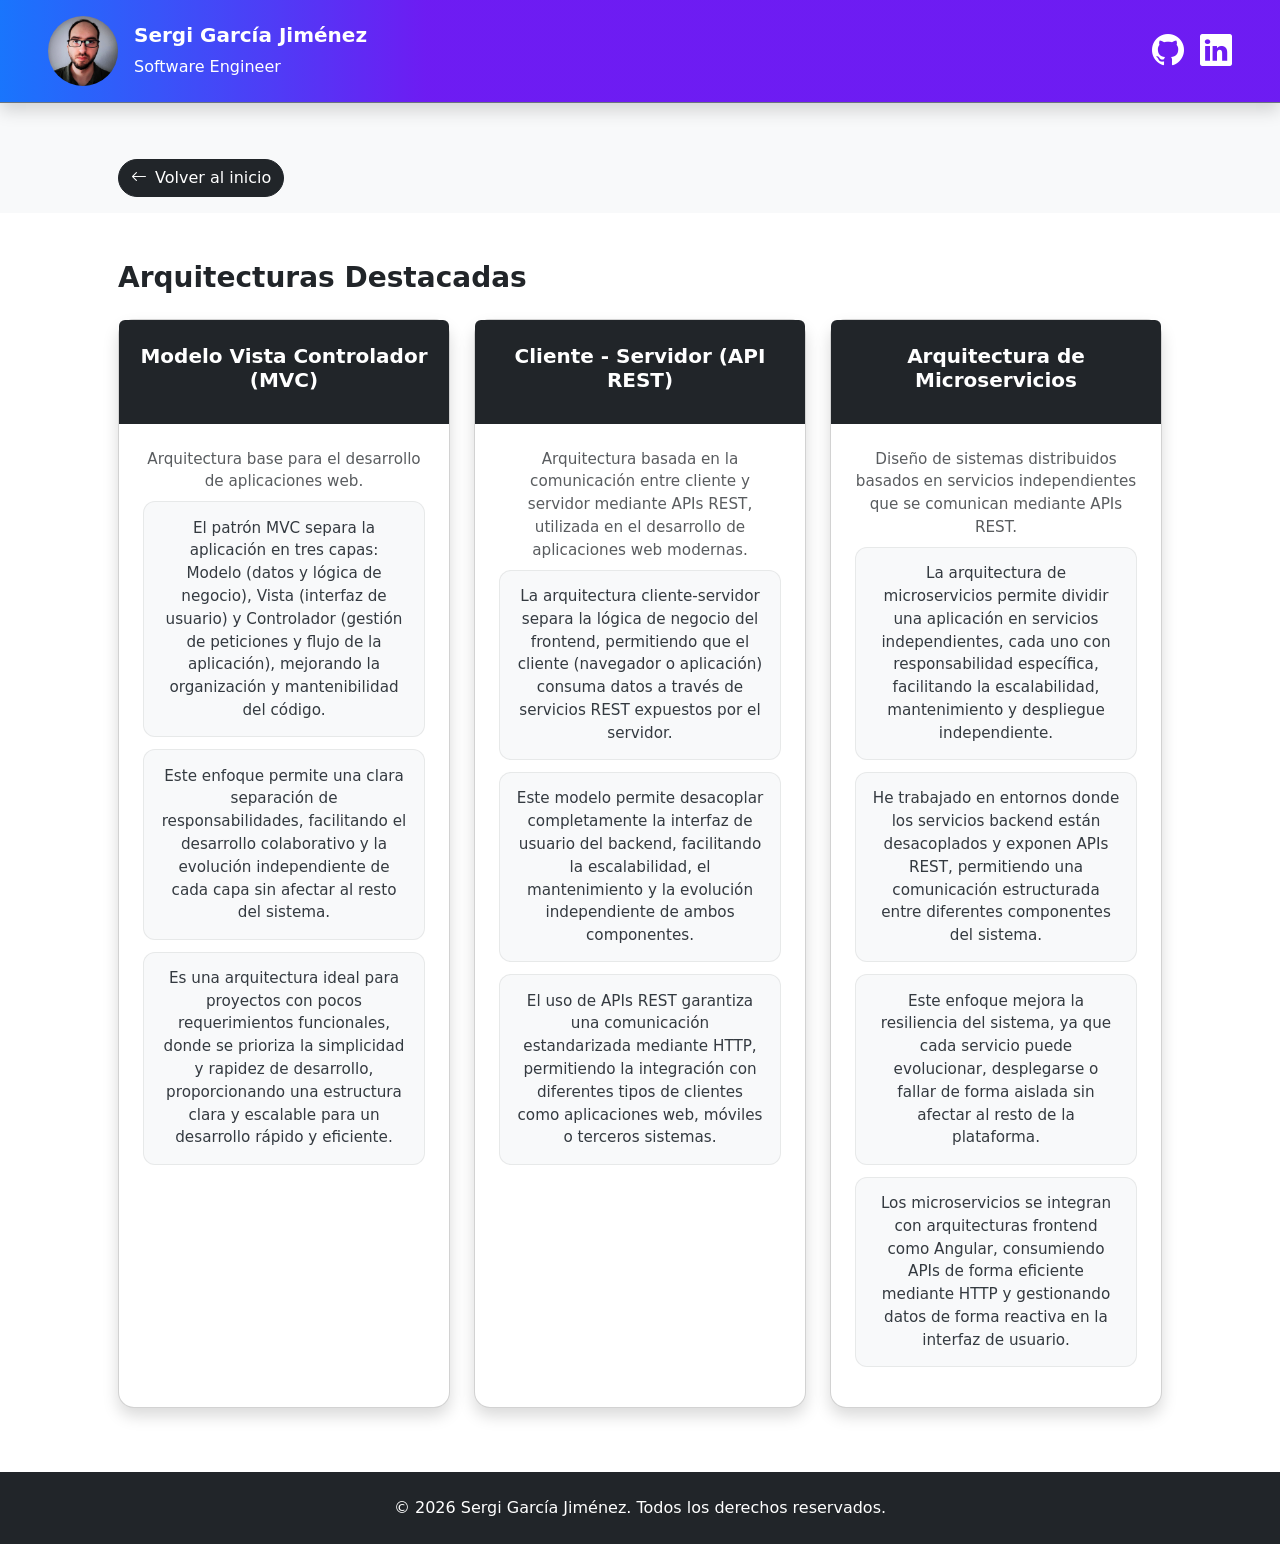
==== architecture.html @ 6c0661c2 "Initial commit" ====
<!doctype html>
<html lang="en">
    <head>
        <meta charset="utf-8" />
        <meta
            name="viewport"
            content="width=device-width, initial-scale=1, shrink-to-fit=no"
        />
        <meta name="description" content="" />
        <meta name="author" content="" />
        <title>Portfolio | Sergi García</title>
        <!-- Favicon-->
        <link rel="icon" type="image/x-icon" href="assets/favicon.ico" />
        <!-- Bootstrap icons-->
        <link
            href="https://cdn.jsdelivr.net/npm/bootstrap-icons@1.10.5/font/bootstrap-icons.css"
            rel="stylesheet"
            crossorigin="anonymous"
        />
        <!-- Google Fonts -->
        <link rel="preconnect" href="https://fonts.googleapis.com" />
        <link rel="preconnect" href="https://fonts.gstatic.com" crossorigin />
        <link
            href="https://fonts.googleapis.com/css2?family=Playfair+Display:wght@700&family=Poppins:wght@400;600&display=swap"
            rel="stylesheet"
        />
        <!-- Core theme CSS (includes Bootstrap)-->
        <link
            href="https://cdn.jsdelivr.net/npm/bootstrap@5.3.8/dist/css/bootstrap.min.css"
            rel="stylesheet"
            integrity="sha384-sRIl4kxILFvY47J16cr9ZwB07vP4J8+LH7qKQnuqkuIAvNWLzeN8tE5YBujZqJLB"
            crossorigin="anonymous"
        />
        <link href="css/styles.css" rel="stylesheet" />
    </head>
    <body>
        <nav
            class="navbar bg-body-tertiary py-3 border-1 border-bottom border-secondary shadow"
        >
            <div
                class="d-flex align-items-center justify-content-between flex-row mx-5 w-100"
            >
                <div class="d-flex align-items-center gap-3">
                    <img
                        class="rounded-circle bg-dark"
                        src="assets/img/CV-FOTO.jpeg"
                        alt="Profile Image"
                        width="70"
                        height="70"
                    />
                    <div
                        class="d-flex flex-column align-items-start justify-content-center"
                    >
                        <h1 class="fs-5 fw-bold text-center">
                            Sergi García Jiménez
                        </h1>
                        <span>Software Engineer</span>
                    </div>
                </div>
                <div class="d-flex align-items-center gap-3">
                    <a
                        href="https://github.com"
                        target="_blank"
                        rel="noopener noreferrer"
                        class="text-white"
                        style="font-size: 2rem"
                    >
                        <i class="bi bi-github"></i>
                    </a>
                    <a
                        href="https://linkedin.com"
                        target="_blank"
                        rel="noopener noreferrer"
                        class="text-white"
                        style="font-size: 2rem"
                    >
                        <i class="bi bi-linkedin"></i>
                    </a>
                </div>
            </div>
        </nav>

        <div class="bg-light pt-5 pb-3">
            <div class="container px-lg-5 mt-2">
                <a
                    href="index.html"
                    class="btn btn-dark rounded-pill d-inline-flex align-items-center text-white gap-2"
                >
                    <i class="bi bi-arrow-left"></i>
                    Volver al inicio
                </a>
            </div>
        </div>

        <!-- Tech stack standalone section -->
        <section class="py-5">
            <div class="container px-lg-5">
                <h2 class="fs-3 fw-bold mb-4">Arquitecturas Destacadas</h2>
                <div class="row tech-cards">
                    <div class="col-md-4 mb-3">
                        <div class="card bg-white border-1 h-100 shadow">
                            <div
                                class="bg-dark text-white d-flex align-items-center justify-content-center px-3 py-4 rounded-top"
                            >
                                <h4 class="fs-5 fw-bold text-center">
                                    Modelo Vista Controlador (MVC)
                                </h4>
                            </div>

                            <div class="card-body text-center p-4">
                                <p class="text-muted mb-2">
                                    Arquitectura base para el desarrollo de
                                    aplicaciones web.
                                </p>

                                <ul class="list-unstyled tech-list mb-3">
                                    <li class="tech-point">
                                        El patrón MVC separa la aplicación en
                                        tres capas: Modelo (datos y lógica de
                                        negocio), Vista (interfaz de usuario) y
                                        Controlador (gestión de peticiones y
                                        flujo de la aplicación), mejorando la
                                        organización y mantenibilidad del
                                        código.
                                    </li>
                                    <li class="tech-point">
                                        Este enfoque permite una clara
                                        separación de responsabilidades,
                                        facilitando el desarrollo colaborativo y
                                        la evolución independiente de cada capa
                                        sin afectar al resto del sistema.
                                    </li>

                                    <li class="tech-point">
                                        Es una arquitectura ideal para proyectos
                                        con pocos requerimientos funcionales,
                                        donde se prioriza la simplicidad y
                                        rapidez de desarrollo, proporcionando
                                        una estructura clara y escalable para un
                                        desarrollo rápido y eficiente.
                                    </li>
                                </ul>
                            </div>
                        </div>
                    </div>
                    <div class="col-md-4 mb-3">
                        <div class="card bg-white border-1 h-100 shadow">
                            <div
                                class="bg-dark text-white d-flex align-items-center justify-content-center px-3 py-4 rounded-top"
                            >
                                <h4 class="fs-5 fw-bold text-center">
                                    Cliente - Servidor (API REST)
                                </h4>
                            </div>

                            <div class="card-body text-center p-4">
                                <p class="text-muted mb-2">
                                    Arquitectura basada en la comunicación entre
                                    cliente y servidor mediante APIs REST,
                                    utilizada en el desarrollo de aplicaciones
                                    web modernas.
                                </p>

                                <ul class="list-unstyled tech-list mb-3">
                                    <li class="tech-point">
                                        La arquitectura cliente-servidor separa
                                        la lógica de negocio del frontend,
                                        permitiendo que el cliente (navegador o
                                        aplicación) consuma datos a través de
                                        servicios REST expuestos por el
                                        servidor.
                                    </li>
                                    <li class="tech-point">
                                        Este modelo permite desacoplar
                                        completamente la interfaz de usuario del
                                        backend, facilitando la escalabilidad,
                                        el mantenimiento y la evolución
                                        independiente de ambos componentes.
                                    </li>

                                    <li class="tech-point">
                                        El uso de APIs REST garantiza una
                                        comunicación estandarizada mediante
                                        HTTP, permitiendo la integración con
                                        diferentes tipos de clientes como
                                        aplicaciones web, móviles o terceros
                                        sistemas.
                                    </li>
                                </ul>
                            </div>
                        </div>
                    </div>
                    <div class="col-md-4 mb-3">
                        <div class="card bg-white border-1 h-100 shadow">
                            <div
                                class="bg-dark text-white d-flex align-items-center justify-content-center px-3 py-4 rounded-top"
                            >
                                <h4 class="fs-5 fw-bold text-center">
                                    Arquitectura de Microservicios
                                </h4>
                            </div>

                            <div class="card-body text-center p-4">
                                <p class="text-muted mb-2">
                                    Diseño de sistemas distribuidos basados en
                                    servicios independientes que se comunican
                                    mediante APIs REST.
                                </p>

                                <ul class="list-unstyled tech-list mb-3">
                                    <li class="tech-point">
                                        La arquitectura de microservicios
                                        permite dividir una aplicación en
                                        servicios independientes, cada uno con
                                        responsabilidad específica, facilitando
                                        la escalabilidad, mantenimiento y
                                        despliegue independiente.
                                    </li>

                                    <li class="tech-point">
                                        He trabajado en entornos donde los
                                        servicios backend están desacoplados y
                                        exponen APIs REST, permitiendo una
                                        comunicación estructurada entre
                                        diferentes componentes del sistema.
                                    </li>

                                    <li class="tech-point">
                                        Este enfoque mejora la resiliencia del
                                        sistema, ya que cada servicio puede
                                        evolucionar, desplegarse o fallar de
                                        forma aislada sin afectar al resto de la
                                        plataforma.
                                    </li>

                                    <li class="tech-point">
                                        Los microservicios se integran con
                                        arquitecturas frontend como Angular,
                                        consumiendo APIs de forma eficiente
                                        mediante HTTP y gestionando datos de
                                        forma reactiva en la interfaz de
                                        usuario.
                                    </li>
                                </ul>
                            </div>
                        </div>
                    </div>
                </div>
            </div>
        </section>

        <!-- Footer-->
        <footer class="bg-dark text-white py-4">
            <div class="container text-center">
                <p class="mb-0">
                    © 2026 Sergi García Jiménez. Todos los derechos reservados.
                </p>
            </div>
        </footer>

        <!-- Modal de descripción -->
        <div
            class="modal fade"
            id="techDescriptionModal"
            tabindex="-1"
            aria-labelledby="techDescriptionModalLabel"
            aria-hidden="true"
        >
            <div class="modal-dialog modal-dialog-centered">
                <div class="modal-content">
                    <div class="modal-header">
                        <h5
                            class="modal-title"
                            id="techDescriptionModalLabel"
                        ></h5>
                        <button
                            type="button"
                            class="btn-close"
                            data-bs-dismiss="modal"
                            aria-label="Cerrar"
                        ></button>
                    </div>
                    <div class="modal-body"></div>
                    <div class="modal-footer">
                        <button
                            type="button"
                            class="btn btn-secondary btn-sm"
                            data-bs-dismiss="modal"
                        >
                            Cerrar
                        </button>
                    </div>
                </div>
            </div>
        </div>

        <!-- Bootstrap core JS-->
        <script src="https://cdn.jsdelivr.net/npm/bootstrap@5.2.3/dist/js/bootstrap.bundle.min.js"></script>
        <!-- Core theme JS-->
        <script src="js/scripts.js"></script>
    </body>
</html>
---- css/styles.css ----
@media (max-width: 576px) {
    nav.navbar .navbar-brand,
    nav.navbar h1,
    nav.navbar span {
        display: none !important;
    }
    .tech-cards .col-md-4 {
        flex: 0 0 100% !important;
        max-width: 100% !important;
    }
    .tech-cards .btn {
        display: block !important;
        width: 100% !important;
    }
    .horizontal-card.modern {
        border-left: none;
        padding-left: 0.5rem;
    }
    .horizontal-card__logo {
        width: 100%;
        height: 140px;
    }
    .horizontal-card__img-left {
        width: 100%;
        height: 140px;
        object-fit: cover;
    }
}

@media (max-width: 768px) {
    .horizontal-card {
        flex-direction: column;
        align-items: stretch;
    }
    .horizontal-card__img {
        width: 100%;
        height: 160px;
        border-radius: 0.5rem;
    }
    .horizontal-card__content {
        margin-left: 0 !important;
        margin-top: 0.5rem;
    }
}
.card-feature {
    cursor: pointer;
    transition:
        transform 0.25s ease,
        box-shadow 0.25s ease;
}
.card-feature:hover {
    transform: translateY(-8px);
    box-shadow: 0 1.25rem 2rem rgba(0, 0, 0, 0.18);
}
nav.navbar {
    background: linear-gradient(
        90deg,
        rgba(13, 110, 253, 0.95),
        rgba(102, 16, 242, 0.95),
        rgba(102, 16, 242, 0.95),
        rgba(102, 16, 242, 0.95)
    );
    color: #fff;
}
nav.navbar .navbar-brand,
nav.navbar h1 {
    color: #fff !important;
}

/* Styles for the tech cards section */
.tech-cards .card-body h4 {
    font-size: 1.05rem;
    margin-bottom: 0.75rem;
    color: #212529;
    letter-spacing: 0.02em;
    text-transform: none;
}
.tech-cards .card-body p {
    font-size: 0.95rem;
    color: #6c757d;
    margin-bottom: 1rem;
}
.tech-cards .card-body ul {
    padding-left: 0;
    margin-bottom: 1.1rem;
}
.tech-cards .tech-list {
    display: grid;
    gap: 0.75rem;
}
.tech-cards .tech-point {
    background: #f8f9fa;
    border: 1px solid rgba(33, 37, 41, 0.08);
    border-radius: 0.75rem;
    padding: 0.9rem 1rem;
    font-size: 0.95rem;
    color: #343a40;
    line-height: 1.5;
}
.tech-cards .tech-point:hover {
    background: #e9ecef;
}
.feature {
    width: 4rem;
    height: 4rem;
    display: grid;
    place-items: center;
    border-radius: 50%;
    background: #e9ecef;
    margin-bottom: 1rem;
}
.feature i {
    color: #212529;
}
.tech-cards .card {
    transition:
        transform 0.18s ease,
        box-shadow 0.18s ease;
    box-shadow: 0 0.5rem 1rem rgba(0, 0, 0, 0.08);
    border-radius: 1rem;
}
.tech-cards .card:hover {
    transform: translateY(-6px);
    box-shadow: 0 1.25rem 2rem rgba(0, 0, 0, 0.18);
}

/* Horizontal experience cards styles */
.horizontal-card {
    display: flex;
    gap: 1rem;
    align-items: center;
    padding: 1rem;
    background: #ffffff;
    border-radius: 0.75rem;
    box-shadow: 0 0.5rem 1rem rgba(0, 0, 0, 0.06);
}
.horizontal-card__img {
    width: 140px;
    height: 90px;
    background-size: cover;
    background-position: center;
    border-radius: 0.5rem;
    flex-shrink: 0;
}
.horizontal-card__content h3 {
    margin-bottom: 0.25rem;
}
.horizontal-card__content p {
    margin-bottom: 0;
    color: #6c757d;
}

/* Modern experience card additions */
.horizontal-card.modern {
    border-left: 4px solid rgba(111, 66, 193, 0.95);
    padding-left: 1rem;
}

.horizontal-card__logo {
    width: 84px;
    height: 84px;
    background-size: cover;
    background-position: center;
    border-radius: 0.5rem;
    flex-shrink: 0;
    box-shadow: 0 0.25rem 0.5rem rgba(0, 0, 0, 0.06);
}
.horizontal-card__img-left {
    width: 84px;
    height: 84px;
    object-fit: cover;
    border-radius: 0.5rem;
    flex-shrink: 0;
    box-shadow: 0 0.25rem 0.5rem rgba(0, 0, 0, 0.06);
}
.horizontal-card .badge {
    font-size: 0.7rem;
    padding: 0.35rem 0.5rem;
}
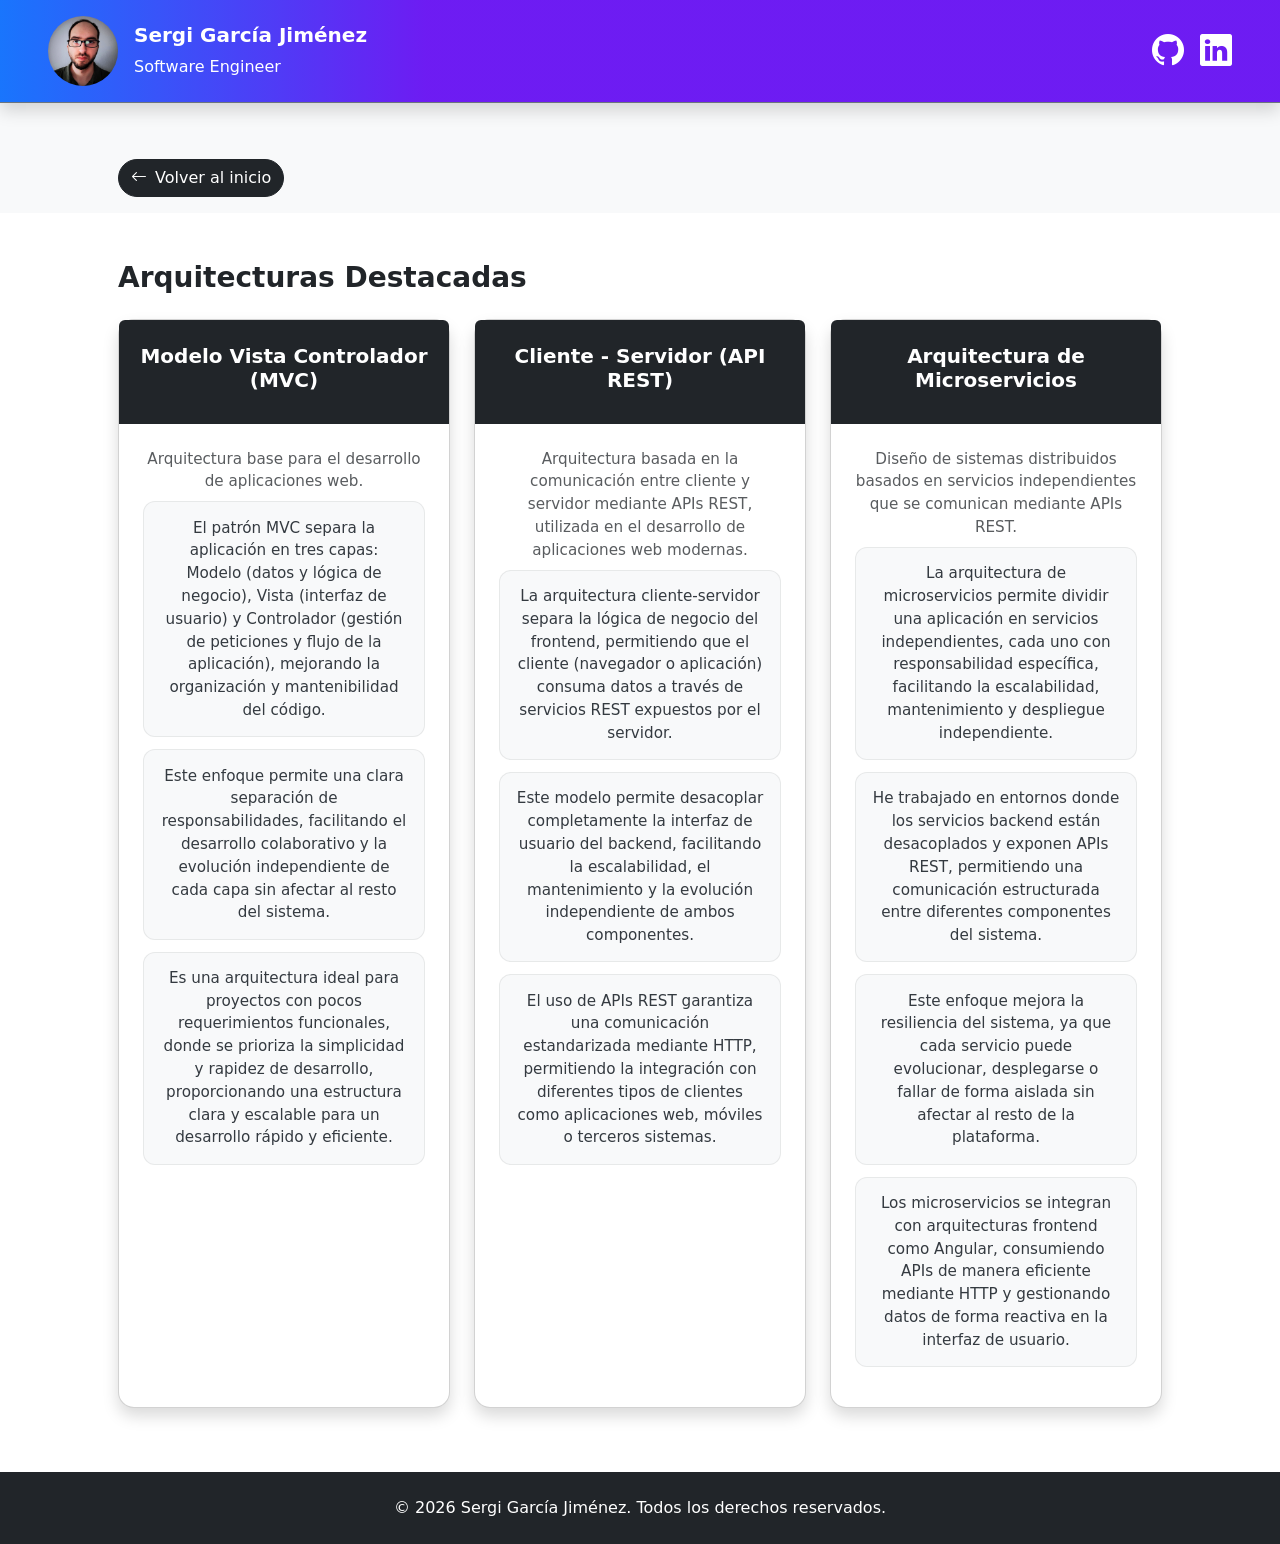
==== commit c046d1b7: "correciones" ====
--- a/architecture.html
+++ b/architecture.html
@@ -13,13 +13,9 @@
         <link rel="icon" type="image/x-icon" href="assets/favicon.ico" />
         <!-- Bootstrap icons-->
         <link
-            href="https://cdn.jsdelivr.net/npm/bootstrap-icons@1.10.5/font/bootstrap-icons.css"
             rel="stylesheet"
-            crossorigin="anonymous"
+            href="https://cdn.jsdelivr.net/npm/bootstrap-icons@1.13.1/font/bootstrap-icons.min.css"
         />
-        <!-- Google Fonts -->
-        <link rel="preconnect" href="https://fonts.googleapis.com" />
-        <link rel="preconnect" href="https://fonts.gstatic.com" crossorigin />
         <link
             href="https://fonts.googleapis.com/css2?family=Playfair+Display:wght@700&family=Poppins:wght@400;600&display=swap"
             rel="stylesheet"
@@ -236,7 +232,7 @@
                                     <li class="tech-point">
                                         Los microservicios se integran con
                                         arquitecturas frontend como Angular,
-                                        consumiendo APIs de forma eficiente
+                                        consumiendo APIs de manera eficiente
                                         mediante HTTP y gestionando datos de
                                         forma reactiva en la interfaz de
                                         usuario.
@@ -295,7 +291,16 @@
         </div>
 
         <!-- Bootstrap core JS-->
-        <script src="https://cdn.jsdelivr.net/npm/bootstrap@5.2.3/dist/js/bootstrap.bundle.min.js"></script>
+        <script
+            src="https://cdn.jsdelivr.net/npm/@popperjs/core@2.11.8/dist/umd/popper.min.js"
+            integrity="sha384-I7E8VVD/ismYTF4hNIPjVp/Zjvgyol6VFvRkX/vR+Vc4jQkC+hVqc2pM8ODewa9r"
+            crossorigin="anonymous"
+        ></script>
+        <script
+            src="https://cdn.jsdelivr.net/npm/bootstrap@5.3.8/dist/js/bootstrap.min.js"
+            integrity="sha384-G/EV+4j2dNv+tEPo3++6LCgdCROaejBqfUeNjuKAiuXbjrxilcCdDz6ZAVfHWe1Y"
+            crossorigin="anonymous"
+        ></script>
         <!-- Core theme JS-->
         <script src="js/scripts.js"></script>
     </body>
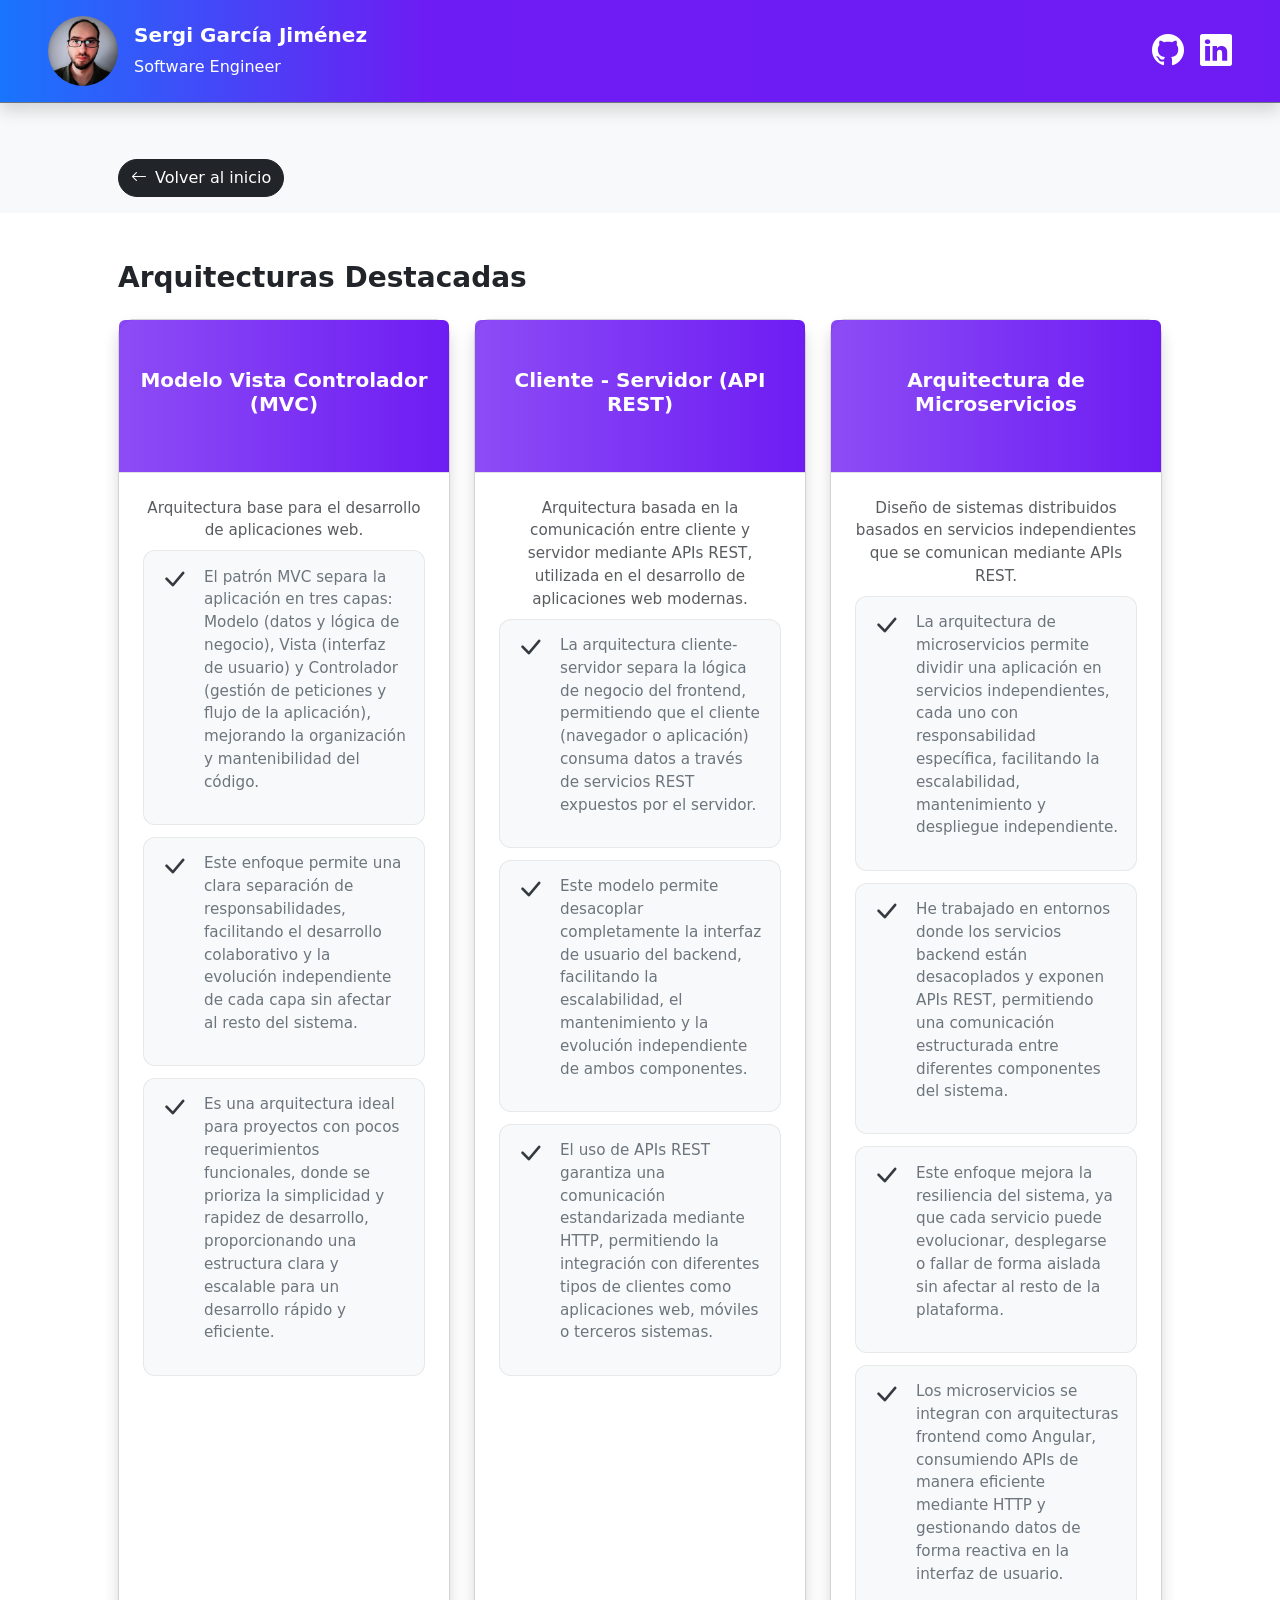
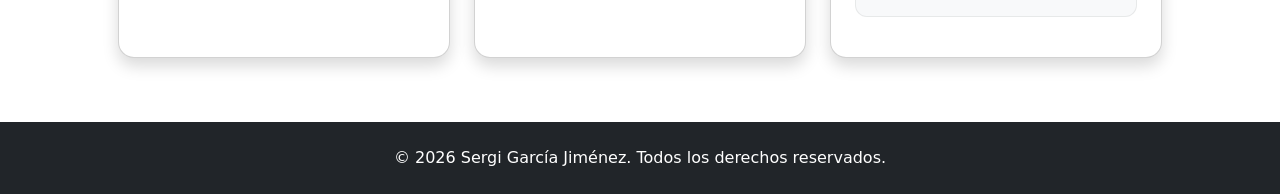
==== commit 2e96c4d6: "mejoras diseño" ====
--- a/architecture.html
+++ b/architecture.html
@@ -1,307 +1,362 @@
 <!doctype html>
 <html lang="en">
-    <head>
-        <meta charset="utf-8" />
-        <meta
-            name="viewport"
-            content="width=device-width, initial-scale=1, shrink-to-fit=no"
-        />
-        <meta name="description" content="" />
-        <meta name="author" content="" />
-        <title>Portfolio | Sergi García</title>
-        <!-- Favicon-->
-        <link rel="icon" type="image/x-icon" href="assets/favicon.ico" />
-        <!-- Bootstrap icons-->
-        <link
-            rel="stylesheet"
-            href="https://cdn.jsdelivr.net/npm/bootstrap-icons@1.13.1/font/bootstrap-icons.min.css"
-        />
-        <link
-            href="https://fonts.googleapis.com/css2?family=Playfair+Display:wght@700&family=Poppins:wght@400;600&display=swap"
-            rel="stylesheet"
-        />
-        <!-- Core theme CSS (includes Bootstrap)-->
-        <link
-            href="https://cdn.jsdelivr.net/npm/bootstrap@5.3.8/dist/css/bootstrap.min.css"
-            rel="stylesheet"
-            integrity="sha384-sRIl4kxILFvY47J16cr9ZwB07vP4J8+LH7qKQnuqkuIAvNWLzeN8tE5YBujZqJLB"
-            crossorigin="anonymous"
-        />
-        <link href="css/styles.css" rel="stylesheet" />
-    </head>
-    <body>
-        <nav
-            class="navbar bg-body-tertiary py-3 border-1 border-bottom border-secondary shadow"
+  <head>
+    <meta charset="utf-8" />
+    <meta
+      name="viewport"
+      content="width=device-width, initial-scale=1, shrink-to-fit=no"
+    />
+    <meta name="description" content="" />
+    <meta name="author" content="" />
+    <title>Portfolio | Sergi García</title>
+    <!-- Favicon-->
+    <link rel="icon" type="image/x-icon" href="assets/favicon.ico" />
+    <!-- Bootstrap icons-->
+    <link
+      rel="stylesheet"
+      href="https://cdn.jsdelivr.net/npm/bootstrap-icons@1.13.1/font/bootstrap-icons.min.css"
+    />
+    <link
+      href="https://fonts.googleapis.com/css2?family=Playfair+Display:wght@700&family=Poppins:wght@400;600&display=swap"
+      rel="stylesheet"
+    />
+    <!-- Core theme CSS (includes Bootstrap)-->
+    <link
+      href="https://cdn.jsdelivr.net/npm/bootstrap@5.3.8/dist/css/bootstrap.min.css"
+      rel="stylesheet"
+      integrity="sha384-sRIl4kxILFvY47J16cr9ZwB07vP4J8+LH7qKQnuqkuIAvNWLzeN8tE5YBujZqJLB"
+      crossorigin="anonymous"
+    />
+    <link href="css/styles.css" rel="stylesheet" />
+  </head>
+  <body>
+    <nav
+      class="navbar bg-body-tertiary py-3 border-1 border-bottom border-secondary shadow"
+    >
+      <div
+        class="d-flex align-items-center justify-content-between flex-row mx-5 w-100"
+      >
+        <div class="d-flex align-items-center gap-3">
+          <img
+            class="rounded-circle bg-dark"
+            src="assets/img/CV-FOTO.jpeg"
+            alt="Profile Image"
+            width="70"
+            height="70"
+          />
+          <div
+            class="d-flex flex-column align-items-start justify-content-center"
+          >
+            <h1 class="fs-5 fw-bold text-center">Sergi García Jiménez</h1>
+            <span>Software Engineer</span>
+          </div>
+        </div>
+        <div class="d-flex align-items-center gap-3">
+          <a
+            href="https://github.com"
+            target="_blank"
+            rel="noopener noreferrer"
+            class="text-white"
+            style="font-size: 2rem"
+          >
+            <i class="bi bi-github"></i>
+          </a>
+          <a
+            href="https://linkedin.com"
+            target="_blank"
+            rel="noopener noreferrer"
+            class="text-white"
+            style="font-size: 2rem"
+          >
+            <i class="bi bi-linkedin"></i>
+          </a>
+        </div>
+      </div>
+    </nav>
+
+    <div class="bg-light pt-5 pb-3">
+      <div class="container px-lg-5 mt-2">
+        <a
+          href="index.html"
+          class="btn btn-dark rounded-pill d-inline-flex align-items-center text-white gap-2"
         >
-            <div
-                class="d-flex align-items-center justify-content-between flex-row mx-5 w-100"
+          <i class="bi bi-arrow-left"></i>
+          Volver al inicio
+        </a>
+      </div>
+    </div>
+
+    <!-- Tech stack standalone section -->
+    <section class="py-5">
+      <div class="container px-lg-5">
+        <h2 class="fs-3 fw-bold mb-4">Arquitecturas Destacadas</h2>
+        <div class="row tech-cards">
+          <div class="col-md-4 mb-3">
+            <div class="card ounded-0 bg-white border-1 h-100 shadow">
+              <div
+                class="d-flex card-header border-1 border-bottom align-items-center justify-content-center px-3 py-5 rounded-top"
+              >
+                <h4 class="fs-5 fw-bold text-center">
+                  Modelo Vista Controlador (MVC)
+                </h4>
+              </div>
+
+              <div class="card-body text-center p-4">
+                <p class="text-muted mb-2">
+                  Arquitectura base para el desarrollo de aplicaciones web.
+                </p>
+
+                <ul class="list-unstyled tech-list mb-3">
+                  <li class="tech-point d-flex d-row gap-3">
+                    <div
+                      class="rounded-circle d-flex align-items-center justify-content-center"
+                      style="width: 30px; height: 30px"
+                    >
+                      <i class="fs-3 bi bi-check-lg"></i>
+                    </div>
+                    <p class="text-start">
+                      El patrón MVC separa la aplicación en tres capas: Modelo
+                      (datos y lógica de negocio), Vista (interfaz de usuario) y
+                      Controlador (gestión de peticiones y flujo de la
+                      aplicación), mejorando la organización y mantenibilidad
+                      del código.
+                    </p>
+                  </li>
+                  <li class="tech-point d-flex d-row gap-3">
+                    <div
+                      class="rounded-circle d-flex align-items-center justify-content-center"
+                      style="width: 30px; height: 30px"
+                    >
+                      <i class="fs-3 bi bi-check-lg"></i>
+                    </div>
+                    <p class="text-start">
+                      Este enfoque permite una clara separación de
+                      responsabilidades, facilitando el desarrollo colaborativo
+                      y la evolución independiente de cada capa sin afectar al
+                      resto del sistema.
+                    </p>
+                  </li>
+
+                  <li class="tech-point d-flex d-row gap-3">
+                    <div
+                      class="rounded-circle d-flex align-items-center justify-content-center"
+                      style="width: 30px; height: 30px"
+                    >
+                      <i class="fs-3 bi bi-check-lg"></i>
+                    </div>
+                    <p class="text-start">
+                      Es una arquitectura ideal para proyectos con pocos
+                      requerimientos funcionales, donde se prioriza la
+                      simplicidad y rapidez de desarrollo, proporcionando una
+                      estructura clara y escalable para un desarrollo rápido y
+                      eficiente.
+                    </p>
+                  </li>
+                </ul>
+              </div>
+            </div>
+          </div>
+          <div class="col-md-4 mb-3">
+            <div class="card bg-white border-1 h-100 shadow">
+              <div
+                class="d-flex card-header border-1 border-bottom align-items-center justify-content-center px-3 py-5 rounded-top"
+              >
+                <h4 class="fs-5 fw-bold text-center">
+                  Cliente - Servidor (API REST)
+                </h4>
+              </div>
+
+              <div class="card-body text-center p-4">
+                <p class="text-muted mb-2">
+                  Arquitectura basada en la comunicación entre cliente y
+                  servidor mediante APIs REST, utilizada en el desarrollo de
+                  aplicaciones web modernas.
+                </p>
+
+                <ul class="list-unstyled tech-list mb-3">
+                  <li class="tech-point d-flex d-row gap-3">
+                    <div
+                      class="rounded-circle d-flex align-items-center justify-content-center"
+                      style="width: 30px; height: 30px"
+                    >
+                      <i class="fs-3 bi bi-check-lg"></i>
+                    </div>
+                    <p class="text-start">
+                      La arquitectura cliente-servidor separa la lógica de
+                      negocio del frontend, permitiendo que el cliente
+                      (navegador o aplicación) consuma datos a través de
+                      servicios REST expuestos por el servidor.
+                    </p>
+                  </li>
+                  <li class="tech-point d-flex d-row gap-3">
+                    <div
+                      class="rounded-circle d-flex align-items-center justify-content-center"
+                      style="width: 30px; height: 30px"
+                    >
+                      <i class="fs-3 bi bi-check-lg"></i>
+                    </div>
+                    <p class="text-start">
+                      Este modelo permite desacoplar completamente la interfaz
+                      de usuario del backend, facilitando la escalabilidad, el
+                      mantenimiento y la evolución independiente de ambos
+                      componentes.
+                    </p>
+                  </li>
+                  <li class="tech-point d-flex d-row gap-3">
+                    <div
+                      class="rounded-circle d-flex align-items-center justify-content-center"
+                      style="width: 30px; height: 30px"
+                    >
+                      <i class="fs-3 bi bi-check-lg"></i>
+                    </div>
+                    <p class="text-start">
+                      El uso de APIs REST garantiza una comunicación
+                      estandarizada mediante HTTP, permitiendo la integración
+                      con diferentes tipos de clientes como aplicaciones web,
+                      móviles o terceros sistemas.
+                    </p>
+                  </li>
+                </ul>
+              </div>
+            </div>
+          </div>
+          <div class="col-md-4 mb-3">
+            <div class="card bg-white border-1 h-100 shadow">
+              <div
+                class="d-flex card-header border-1 border-bottom align-items-center justify-content-center px-3 py-5 rounded-top"
+              >
+                <h4 class="fs-5 fw-bold text-center">
+                  Arquitectura de Microservicios
+                </h4>
+              </div>
+
+              <div class="card-body text-center p-4">
+                <p class="text-muted mb-2">
+                  Diseño de sistemas distribuidos basados en servicios
+                  independientes que se comunican mediante APIs REST.
+                </p>
+
+                <ul class="list-unstyled tech-list mb-3">
+                  <li class="tech-point d-flex d-row gap-3">
+                    <div
+                      class="rounded-circle d-flex align-items-center justify-content-center"
+                      style="width: 30px; height: 30px"
+                    >
+                      <i class="fs-3 bi bi-check-lg"></i>
+                    </div>
+                    <p class="text-start">
+                      La arquitectura de microservicios permite dividir una
+                      aplicación en servicios independientes, cada uno con
+                      responsabilidad específica, facilitando la escalabilidad,
+                      mantenimiento y despliegue independiente.
+                    </p>
+                  </li>
+
+                  <li class="tech-point d-flex d-row gap-3">
+                    <div
+                      class="rounded-circle d-flex align-items-center justify-content-center"
+                      style="width: 30px; height: 30px"
+                    >
+                      <i class="fs-3 bi bi-check-lg"></i>
+                    </div>
+                    <p class="text-start">
+                      He trabajado en entornos donde los servicios backend están
+                      desacoplados y exponen APIs REST, permitiendo una
+                      comunicación estructurada entre diferentes componentes del
+                      sistema.
+                    </p>
+                  </li>
+
+                  <li class="tech-point d-flex d-row gap-3">
+                    <div
+                      class="rounded-circle d-flex align-items-center justify-content-center"
+                      style="width: 30px; height: 30px"
+                    >
+                      <i class="fs-3 bi bi-check-lg"></i>
+                    </div>
+                    <p class="text-start">
+                      Este enfoque mejora la resiliencia del sistema, ya que
+                      cada servicio puede evolucionar, desplegarse o fallar de
+                      forma aislada sin afectar al resto de la plataforma.
+                    </p>
+                  </li>
+
+                  <li class="tech-point d-flex d-row gap-3">
+                    <div
+                      class="rounded-circle d-flex align-items-center justify-content-center"
+                      style="width: 30px; height: 30px"
+                    >
+                      <i class="fs-3 bi bi-check-lg"></i>
+                    </div>
+                    <p class="text-start">
+                      Los microservicios se integran con arquitecturas frontend
+                      como Angular, consumiendo APIs de manera eficiente
+                      mediante HTTP y gestionando datos de forma reactiva en la
+                      interfaz de usuario.
+                    </p>
+                  </li>
+                </ul>
+              </div>
+            </div>
+          </div>
+        </div>
+      </div>
+    </section>
+
+    <!-- Footer-->
+    <footer class="bg-dark text-white py-4">
+      <div class="container text-center">
+        <p class="mb-0">
+          © 2026 Sergi García Jiménez. Todos los derechos reservados.
+        </p>
+      </div>
+    </footer>
+
+    <!-- Modal de descripción -->
+    <div
+      class="modal fade"
+      id="techDescriptionModal"
+      tabindex="-1"
+      aria-labelledby="techDescriptionModalLabel"
+      aria-hidden="true"
+    >
+      <div class="modal-dialog modal-dialog-centered">
+        <div class="modal-content">
+          <div class="modal-header">
+            <h5 class="modal-title" id="techDescriptionModalLabel"></h5>
+            <button
+              type="button"
+              class="btn-close"
+              data-bs-dismiss="modal"
+              aria-label="Cerrar"
+            ></button>
+          </div>
+          <div class="modal-body"></div>
+          <div class="modal-footer">
+            <button
+              type="button"
+              class="btn btn-secondary btn-sm"
+              data-bs-dismiss="modal"
             >
-                <div class="d-flex align-items-center gap-3">
-                    <img
-                        class="rounded-circle bg-dark"
-                        src="assets/img/CV-FOTO.jpeg"
-                        alt="Profile Image"
-                        width="70"
-                        height="70"
-                    />
-                    <div
-                        class="d-flex flex-column align-items-start justify-content-center"
-                    >
-                        <h1 class="fs-5 fw-bold text-center">
-                            Sergi García Jiménez
-                        </h1>
-                        <span>Software Engineer</span>
-                    </div>
-                </div>
-                <div class="d-flex align-items-center gap-3">
-                    <a
-                        href="https://github.com"
-                        target="_blank"
-                        rel="noopener noreferrer"
-                        class="text-white"
-                        style="font-size: 2rem"
-                    >
-                        <i class="bi bi-github"></i>
-                    </a>
-                    <a
-                        href="https://linkedin.com"
-                        target="_blank"
-                        rel="noopener noreferrer"
-                        class="text-white"
-                        style="font-size: 2rem"
-                    >
-                        <i class="bi bi-linkedin"></i>
-                    </a>
-                </div>
-            </div>
-        </nav>
-
-        <div class="bg-light pt-5 pb-3">
-            <div class="container px-lg-5 mt-2">
-                <a
-                    href="index.html"
-                    class="btn btn-dark rounded-pill d-inline-flex align-items-center text-white gap-2"
-                >
-                    <i class="bi bi-arrow-left"></i>
-                    Volver al inicio
-                </a>
-            </div>
+              Cerrar
+            </button>
+          </div>
         </div>
-
-        <!-- Tech stack standalone section -->
-        <section class="py-5">
-            <div class="container px-lg-5">
-                <h2 class="fs-3 fw-bold mb-4">Arquitecturas Destacadas</h2>
-                <div class="row tech-cards">
-                    <div class="col-md-4 mb-3">
-                        <div class="card bg-white border-1 h-100 shadow">
-                            <div
-                                class="bg-dark text-white d-flex align-items-center justify-content-center px-3 py-4 rounded-top"
-                            >
-                                <h4 class="fs-5 fw-bold text-center">
-                                    Modelo Vista Controlador (MVC)
-                                </h4>
-                            </div>
-
-                            <div class="card-body text-center p-4">
-                                <p class="text-muted mb-2">
-                                    Arquitectura base para el desarrollo de
-                                    aplicaciones web.
-                                </p>
-
-                                <ul class="list-unstyled tech-list mb-3">
-                                    <li class="tech-point">
-                                        El patrón MVC separa la aplicación en
-                                        tres capas: Modelo (datos y lógica de
-                                        negocio), Vista (interfaz de usuario) y
-                                        Controlador (gestión de peticiones y
-                                        flujo de la aplicación), mejorando la
-                                        organización y mantenibilidad del
-                                        código.
-                                    </li>
-                                    <li class="tech-point">
-                                        Este enfoque permite una clara
-                                        separación de responsabilidades,
-                                        facilitando el desarrollo colaborativo y
-                                        la evolución independiente de cada capa
-                                        sin afectar al resto del sistema.
-                                    </li>
-
-                                    <li class="tech-point">
-                                        Es una arquitectura ideal para proyectos
-                                        con pocos requerimientos funcionales,
-                                        donde se prioriza la simplicidad y
-                                        rapidez de desarrollo, proporcionando
-                                        una estructura clara y escalable para un
-                                        desarrollo rápido y eficiente.
-                                    </li>
-                                </ul>
-                            </div>
-                        </div>
-                    </div>
-                    <div class="col-md-4 mb-3">
-                        <div class="card bg-white border-1 h-100 shadow">
-                            <div
-                                class="bg-dark text-white d-flex align-items-center justify-content-center px-3 py-4 rounded-top"
-                            >
-                                <h4 class="fs-5 fw-bold text-center">
-                                    Cliente - Servidor (API REST)
-                                </h4>
-                            </div>
-
-                            <div class="card-body text-center p-4">
-                                <p class="text-muted mb-2">
-                                    Arquitectura basada en la comunicación entre
-                                    cliente y servidor mediante APIs REST,
-                                    utilizada en el desarrollo de aplicaciones
-                                    web modernas.
-                                </p>
-
-                                <ul class="list-unstyled tech-list mb-3">
-                                    <li class="tech-point">
-                                        La arquitectura cliente-servidor separa
-                                        la lógica de negocio del frontend,
-                                        permitiendo que el cliente (navegador o
-                                        aplicación) consuma datos a través de
-                                        servicios REST expuestos por el
-                                        servidor.
-                                    </li>
-                                    <li class="tech-point">
-                                        Este modelo permite desacoplar
-                                        completamente la interfaz de usuario del
-                                        backend, facilitando la escalabilidad,
-                                        el mantenimiento y la evolución
-                                        independiente de ambos componentes.
-                                    </li>
-
-                                    <li class="tech-point">
-                                        El uso de APIs REST garantiza una
-                                        comunicación estandarizada mediante
-                                        HTTP, permitiendo la integración con
-                                        diferentes tipos de clientes como
-                                        aplicaciones web, móviles o terceros
-                                        sistemas.
-                                    </li>
-                                </ul>
-                            </div>
-                        </div>
-                    </div>
-                    <div class="col-md-4 mb-3">
-                        <div class="card bg-white border-1 h-100 shadow">
-                            <div
-                                class="bg-dark text-white d-flex align-items-center justify-content-center px-3 py-4 rounded-top"
-                            >
-                                <h4 class="fs-5 fw-bold text-center">
-                                    Arquitectura de Microservicios
-                                </h4>
-                            </div>
-
-                            <div class="card-body text-center p-4">
-                                <p class="text-muted mb-2">
-                                    Diseño de sistemas distribuidos basados en
-                                    servicios independientes que se comunican
-                                    mediante APIs REST.
-                                </p>
-
-                                <ul class="list-unstyled tech-list mb-3">
-                                    <li class="tech-point">
-                                        La arquitectura de microservicios
-                                        permite dividir una aplicación en
-                                        servicios independientes, cada uno con
-                                        responsabilidad específica, facilitando
-                                        la escalabilidad, mantenimiento y
-                                        despliegue independiente.
-                                    </li>
-
-                                    <li class="tech-point">
-                                        He trabajado en entornos donde los
-                                        servicios backend están desacoplados y
-                                        exponen APIs REST, permitiendo una
-                                        comunicación estructurada entre
-                                        diferentes componentes del sistema.
-                                    </li>
-
-                                    <li class="tech-point">
-                                        Este enfoque mejora la resiliencia del
-                                        sistema, ya que cada servicio puede
-                                        evolucionar, desplegarse o fallar de
-                                        forma aislada sin afectar al resto de la
-                                        plataforma.
-                                    </li>
-
-                                    <li class="tech-point">
-                                        Los microservicios se integran con
-                                        arquitecturas frontend como Angular,
-                                        consumiendo APIs de manera eficiente
-                                        mediante HTTP y gestionando datos de
-                                        forma reactiva en la interfaz de
-                                        usuario.
-                                    </li>
-                                </ul>
-                            </div>
-                        </div>
-                    </div>
-                </div>
-            </div>
-        </section>
-
-        <!-- Footer-->
-        <footer class="bg-dark text-white py-4">
-            <div class="container text-center">
-                <p class="mb-0">
-                    © 2026 Sergi García Jiménez. Todos los derechos reservados.
-                </p>
-            </div>
-        </footer>
-
-        <!-- Modal de descripción -->
-        <div
-            class="modal fade"
-            id="techDescriptionModal"
-            tabindex="-1"
-            aria-labelledby="techDescriptionModalLabel"
-            aria-hidden="true"
-        >
-            <div class="modal-dialog modal-dialog-centered">
-                <div class="modal-content">
-                    <div class="modal-header">
-                        <h5
-                            class="modal-title"
-                            id="techDescriptionModalLabel"
-                        ></h5>
-                        <button
-                            type="button"
-                            class="btn-close"
-                            data-bs-dismiss="modal"
-                            aria-label="Cerrar"
-                        ></button>
-                    </div>
-                    <div class="modal-body"></div>
-                    <div class="modal-footer">
-                        <button
-                            type="button"
-                            class="btn btn-secondary btn-sm"
-                            data-bs-dismiss="modal"
-                        >
-                            Cerrar
-                        </button>
-                    </div>
-                </div>
-            </div>
-        </div>
-
-        <!-- Bootstrap core JS-->
-        <script
-            src="https://cdn.jsdelivr.net/npm/@popperjs/core@2.11.8/dist/umd/popper.min.js"
-            integrity="sha384-I7E8VVD/ismYTF4hNIPjVp/Zjvgyol6VFvRkX/vR+Vc4jQkC+hVqc2pM8ODewa9r"
-            crossorigin="anonymous"
-        ></script>
-        <script
-            src="https://cdn.jsdelivr.net/npm/bootstrap@5.3.8/dist/js/bootstrap.min.js"
-            integrity="sha384-G/EV+4j2dNv+tEPo3++6LCgdCROaejBqfUeNjuKAiuXbjrxilcCdDz6ZAVfHWe1Y"
-            crossorigin="anonymous"
-        ></script>
-        <!-- Core theme JS-->
-        <script src="js/scripts.js"></script>
-    </body>
+      </div>
+    </div>
+
+    <!-- Bootstrap core JS-->
+    <script
+      src="https://cdn.jsdelivr.net/npm/@popperjs/core@2.11.8/dist/umd/popper.min.js"
+      integrity="sha384-I7E8VVD/ismYTF4hNIPjVp/Zjvgyol6VFvRkX/vR+Vc4jQkC+hVqc2pM8ODewa9r"
+      crossorigin="anonymous"
+    ></script>
+    <script
+      src="https://cdn.jsdelivr.net/npm/bootstrap@5.3.8/dist/js/bootstrap.min.js"
+      integrity="sha384-G/EV+4j2dNv+tEPo3++6LCgdCROaejBqfUeNjuKAiuXbjrxilcCdDz6ZAVfHWe1Y"
+      crossorigin="anonymous"
+    ></script>
+    <!-- Core theme JS-->
+    <script src="js/scripts.js"></script>
+  </body>
 </html>
--- a/css/styles.css
+++ b/css/styles.css
@@ -1,179 +1,187 @@
 @media (max-width: 576px) {
-    nav.navbar .navbar-brand,
-    nav.navbar h1,
-    nav.navbar span {
-        display: none !important;
-    }
-    .tech-cards .col-md-4 {
-        flex: 0 0 100% !important;
-        max-width: 100% !important;
-    }
-    .tech-cards .btn {
-        display: block !important;
-        width: 100% !important;
-    }
-    .horizontal-card.modern {
-        border-left: none;
-        padding-left: 0.5rem;
-    }
-    .horizontal-card__logo {
-        width: 100%;
-        height: 140px;
-    }
-    .horizontal-card__img-left {
-        width: 100%;
-        height: 140px;
-        object-fit: cover;
-    }
+  nav.navbar .navbar-brand,
+  nav.navbar h1,
+  nav.navbar span {
+    display: none !important;
+  }
+  .tech-cards .col-md-4 {
+    flex: 0 0 100% !important;
+    max-width: 100% !important;
+  }
+  .tech-cards .btn {
+    display: block !important;
+    width: 100% !important;
+  }
+  .horizontal-card.modern {
+    border-left: none;
+    padding-left: 0.5rem;
+  }
+  .horizontal-card__logo {
+    width: 100%;
+    height: 140px;
+  }
+  .horizontal-card__img-left {
+    width: 100%;
+    height: 140px;
+    object-fit: cover;
+  }
 }
 
 @media (max-width: 768px) {
-    .horizontal-card {
-        flex-direction: column;
-        align-items: stretch;
-    }
-    .horizontal-card__img {
-        width: 100%;
-        height: 160px;
-        border-radius: 0.5rem;
-    }
-    .horizontal-card__content {
-        margin-left: 0 !important;
-        margin-top: 0.5rem;
-    }
+  .horizontal-card {
+    flex-direction: column;
+    align-items: stretch;
+  }
+  .horizontal-card__img {
+    width: 100%;
+    height: 160px;
+    border-radius: 0.5rem;
+  }
+  .horizontal-card__content {
+    margin-left: 0 !important;
+    margin-top: 0.5rem;
+  }
 }
 .card-feature {
-    cursor: pointer;
-    transition:
-        transform 0.25s ease,
-        box-shadow 0.25s ease;
+  cursor: pointer;
+  transition:
+    transform 0.25s ease,
+    box-shadow 0.25s ease;
 }
 .card-feature:hover {
-    transform: translateY(-8px);
-    box-shadow: 0 1.25rem 2rem rgba(0, 0, 0, 0.18);
+  transform: translateY(-8px);
+  box-shadow: 0 1.25rem 2rem rgba(0, 0, 0, 0.18);
 }
 nav.navbar {
-    background: linear-gradient(
-        90deg,
-        rgba(13, 110, 253, 0.95),
-        rgba(102, 16, 242, 0.95),
-        rgba(102, 16, 242, 0.95),
-        rgba(102, 16, 242, 0.95)
-    );
-    color: #fff;
+  background: linear-gradient(
+    90deg,
+    rgba(13, 110, 253, 0.95),
+    rgba(102, 16, 242, 0.95),
+    rgba(102, 16, 242, 0.95),
+    rgba(102, 16, 242, 0.95)
+  );
+  color: #fff;
 }
 nav.navbar .navbar-brand,
 nav.navbar h1 {
-    color: #fff !important;
+  color: #fff !important;
 }
 
+.card-header {
+  background: linear-gradient(
+    90deg,
+    rgba(102, 16, 242, 0.75),
+    rgba(102, 16, 242, 0.95)
+  );
+  color: #fff;
+}
 /* Styles for the tech cards section */
 .tech-cards .card-body h4 {
-    font-size: 1.05rem;
-    margin-bottom: 0.75rem;
-    color: #212529;
-    letter-spacing: 0.02em;
-    text-transform: none;
+  font-size: 1.05rem;
+  margin-bottom: 0.75rem;
+  color: #212529;
+  letter-spacing: 0.02em;
+  text-transform: none;
 }
 .tech-cards .card-body p {
-    font-size: 0.95rem;
-    color: #6c757d;
-    margin-bottom: 1rem;
+  font-size: 0.95rem;
+  color: #6c757d;
+  margin-bottom: 1rem;
 }
 .tech-cards .card-body ul {
-    padding-left: 0;
-    margin-bottom: 1.1rem;
+  padding-left: 0;
+  margin-bottom: 1.1rem;
 }
 .tech-cards .tech-list {
-    display: grid;
-    gap: 0.75rem;
+  display: grid;
+  gap: 0.75rem;
 }
 .tech-cards .tech-point {
-    background: #f8f9fa;
-    border: 1px solid rgba(33, 37, 41, 0.08);
-    border-radius: 0.75rem;
-    padding: 0.9rem 1rem;
-    font-size: 0.95rem;
-    color: #343a40;
-    line-height: 1.5;
+  background: #f8f9fa;
+  border: 1px solid rgba(33, 37, 41, 0.08);
+  border-radius: 0.75rem;
+  padding: 0.9rem 1rem;
+  font-size: 0.95rem;
+  color: #343a40;
+  line-height: 1.5;
 }
 .tech-cards .tech-point:hover {
-    background: #e9ecef;
+  background: #e9ecef;
 }
 .feature {
-    width: 4rem;
-    height: 4rem;
-    display: grid;
-    place-items: center;
-    border-radius: 50%;
-    background: #e9ecef;
-    margin-bottom: 1rem;
+  width: 4rem;
+  height: 4rem;
+  display: grid;
+  place-items: center;
+  border-radius: 50%;
+  background: #e9ecef;
+  margin-bottom: 1rem;
 }
 .feature i {
-    color: #212529;
+  color: #212529;
 }
 .tech-cards .card {
-    transition:
-        transform 0.18s ease,
-        box-shadow 0.18s ease;
-    box-shadow: 0 0.5rem 1rem rgba(0, 0, 0, 0.08);
-    border-radius: 1rem;
+  transition:
+    transform 0.18s ease,
+    box-shadow 0.18s ease;
+  box-shadow: 0 0.5rem 1rem rgba(0, 0, 0, 0.08);
+  border-radius: 1rem;
 }
 .tech-cards .card:hover {
-    transform: translateY(-6px);
-    box-shadow: 0 1.25rem 2rem rgba(0, 0, 0, 0.18);
+  transform: translateY(-6px);
+  box-shadow: 0 1.25rem 2rem rgba(0, 0, 0, 0.18);
 }
 
 /* Horizontal experience cards styles */
 .horizontal-card {
-    display: flex;
-    gap: 1rem;
-    align-items: center;
-    padding: 1rem;
-    background: #ffffff;
-    border-radius: 0.75rem;
-    box-shadow: 0 0.5rem 1rem rgba(0, 0, 0, 0.06);
+  display: flex;
+  gap: 1rem;
+  align-items: center;
+  padding: 1rem;
+  background: #ffffff;
+  border-radius: 0.75rem;
+  box-shadow: 0 0.5rem 1rem rgba(0, 0, 0, 0.06);
 }
 .horizontal-card__img {
-    width: 140px;
-    height: 90px;
-    background-size: cover;
-    background-position: center;
-    border-radius: 0.5rem;
-    flex-shrink: 0;
+  width: 140px;
+  height: 90px;
+  background-size: cover;
+  background-position: center;
+  border-radius: 0.5rem;
+  flex-shrink: 0;
 }
 .horizontal-card__content h3 {
-    margin-bottom: 0.25rem;
+  margin-bottom: 0.25rem;
 }
 .horizontal-card__content p {
-    margin-bottom: 0;
-    color: #6c757d;
+  margin-bottom: 0;
+  color: #6c757d;
 }
 
 /* Modern experience card additions */
 .horizontal-card.modern {
-    border-left: 4px solid rgba(111, 66, 193, 0.95);
-    padding-left: 1rem;
+  border-left: 4px solid rgba(111, 66, 193, 0.95);
+  padding-left: 1rem;
 }
 
 .horizontal-card__logo {
-    width: 84px;
-    height: 84px;
-    background-size: cover;
-    background-position: center;
-    border-radius: 0.5rem;
-    flex-shrink: 0;
-    box-shadow: 0 0.25rem 0.5rem rgba(0, 0, 0, 0.06);
+  width: 84px;
+  height: 84px;
+  background-size: cover;
+  background-position: center;
+  border-radius: 0.5rem;
+  flex-shrink: 0;
+  box-shadow: 0 0.25rem 0.5rem rgba(0, 0, 0, 0.06);
 }
 .horizontal-card__img-left {
-    width: 84px;
-    height: 84px;
-    object-fit: cover;
-    border-radius: 0.5rem;
-    flex-shrink: 0;
-    box-shadow: 0 0.25rem 0.5rem rgba(0, 0, 0, 0.06);
+  width: 84px;
+  height: 84px;
+  object-fit: cover;
+  border-radius: 0.5rem;
+  flex-shrink: 0;
+  box-shadow: 0 0.25rem 0.5rem rgba(0, 0, 0, 0.06);
 }
 .horizontal-card .badge {
-    font-size: 0.7rem;
-    padding: 0.35rem 0.5rem;
+  font-size: 0.7rem;
+  padding: 0.35rem 0.5rem;
 }
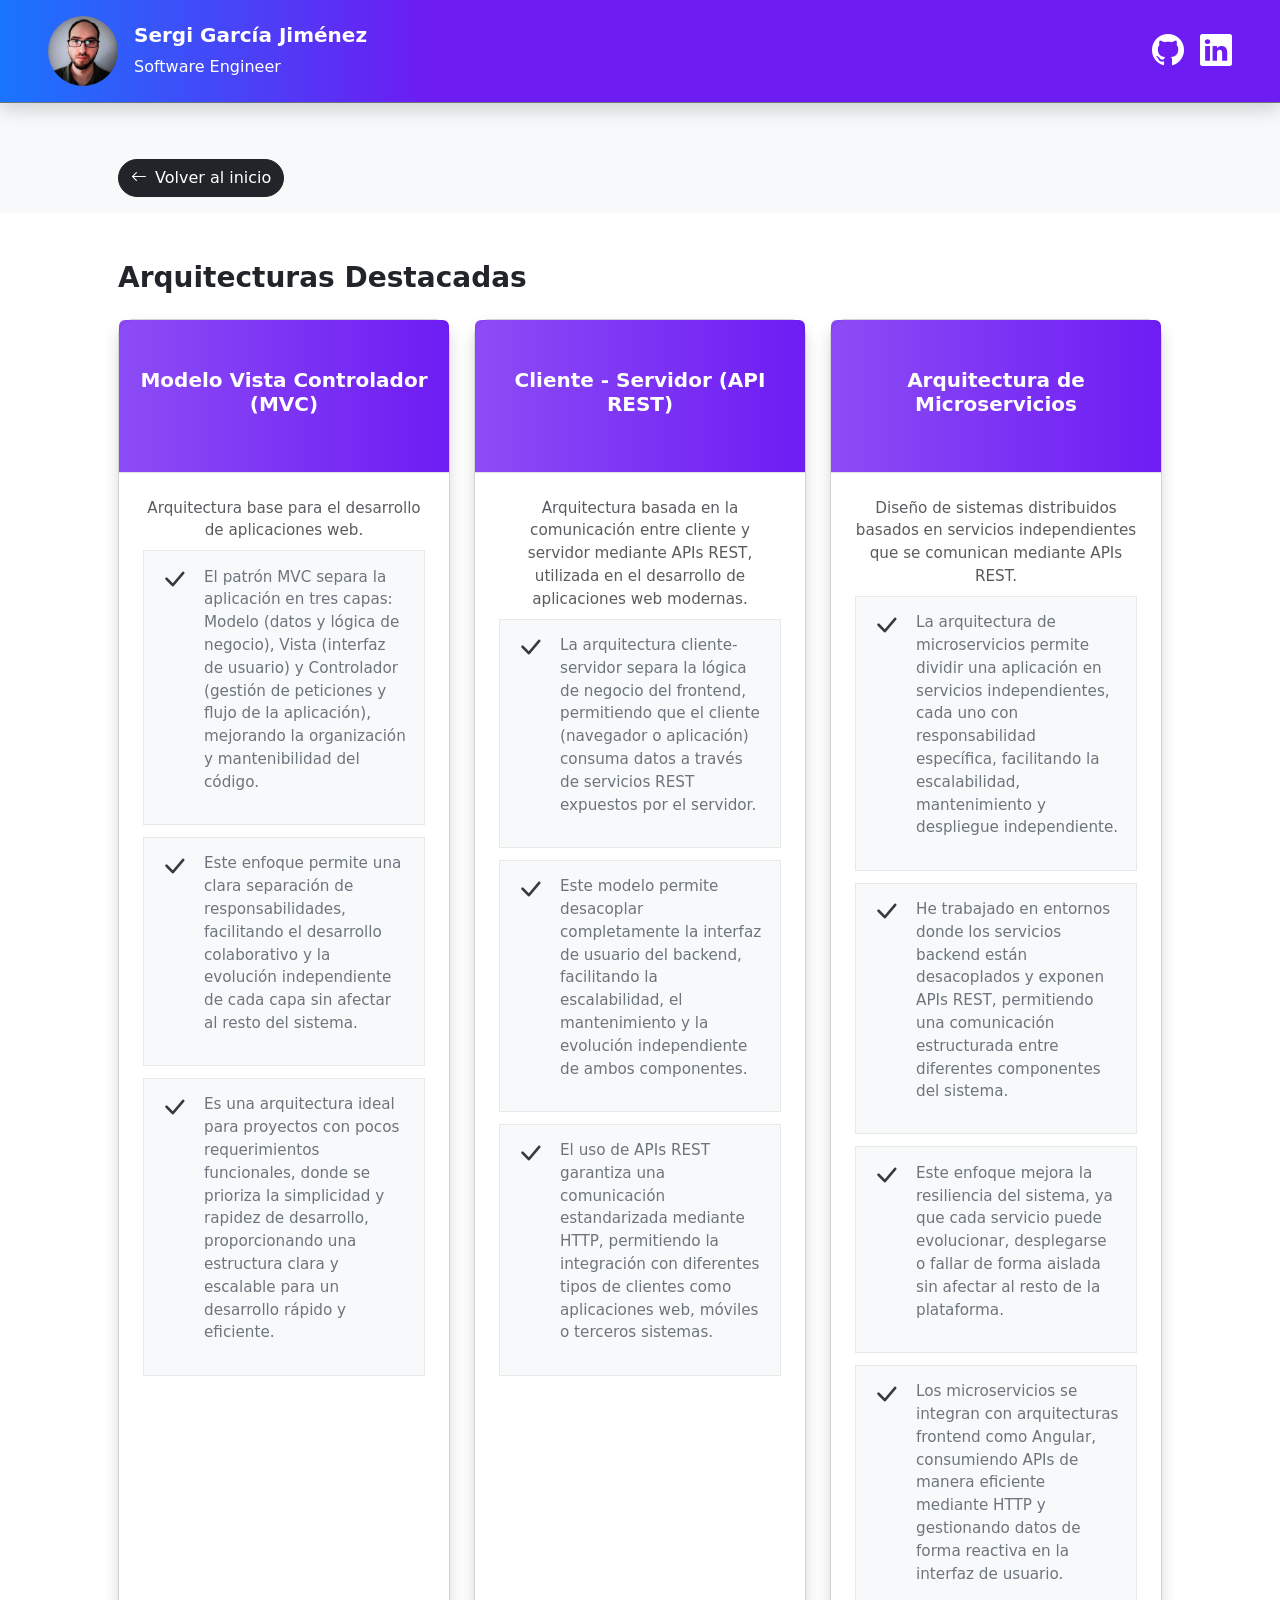
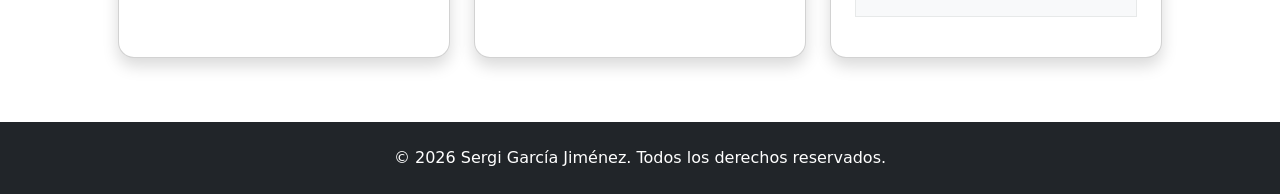
==== commit 4b4a6433: "url linkedin correcta" ====
--- a/architecture.html
+++ b/architecture.html
@@ -62,7 +62,7 @@
             <i class="bi bi-github"></i>
           </a>
           <a
-            href="https://linkedin.com"
+           href="https://www.linkedin.com/in/sergi-garc%C3%ADa-jim%C3%A9nez/"
             target="_blank"
             rel="noopener noreferrer"
             class="text-white"
--- a/css/styles.css
+++ b/css/styles.css
@@ -99,7 +99,7 @@
 .tech-cards .tech-point {
   background: #f8f9fa;
   border: 1px solid rgba(33, 37, 41, 0.08);
-  border-radius: 0.75rem;
+  border-radius: 0,1rem;
   padding: 0.9rem 1rem;
   font-size: 0.95rem;
   color: #343a40;
@@ -109,15 +109,16 @@
   background: #e9ecef;
 }
 .feature {
-  width: 4rem;
-  height: 4rem;
+  width: 6rem;
+  height: 6rem;
   display: grid;
   place-items: center;
   border-radius: 50%;
   background: #e9ecef;
-  margin-bottom: 1rem;
+  transform: translateY(-25%);
 }
 .feature i {
+  width: 3rem;
   color: #212529;
 }
 .tech-cards .card {
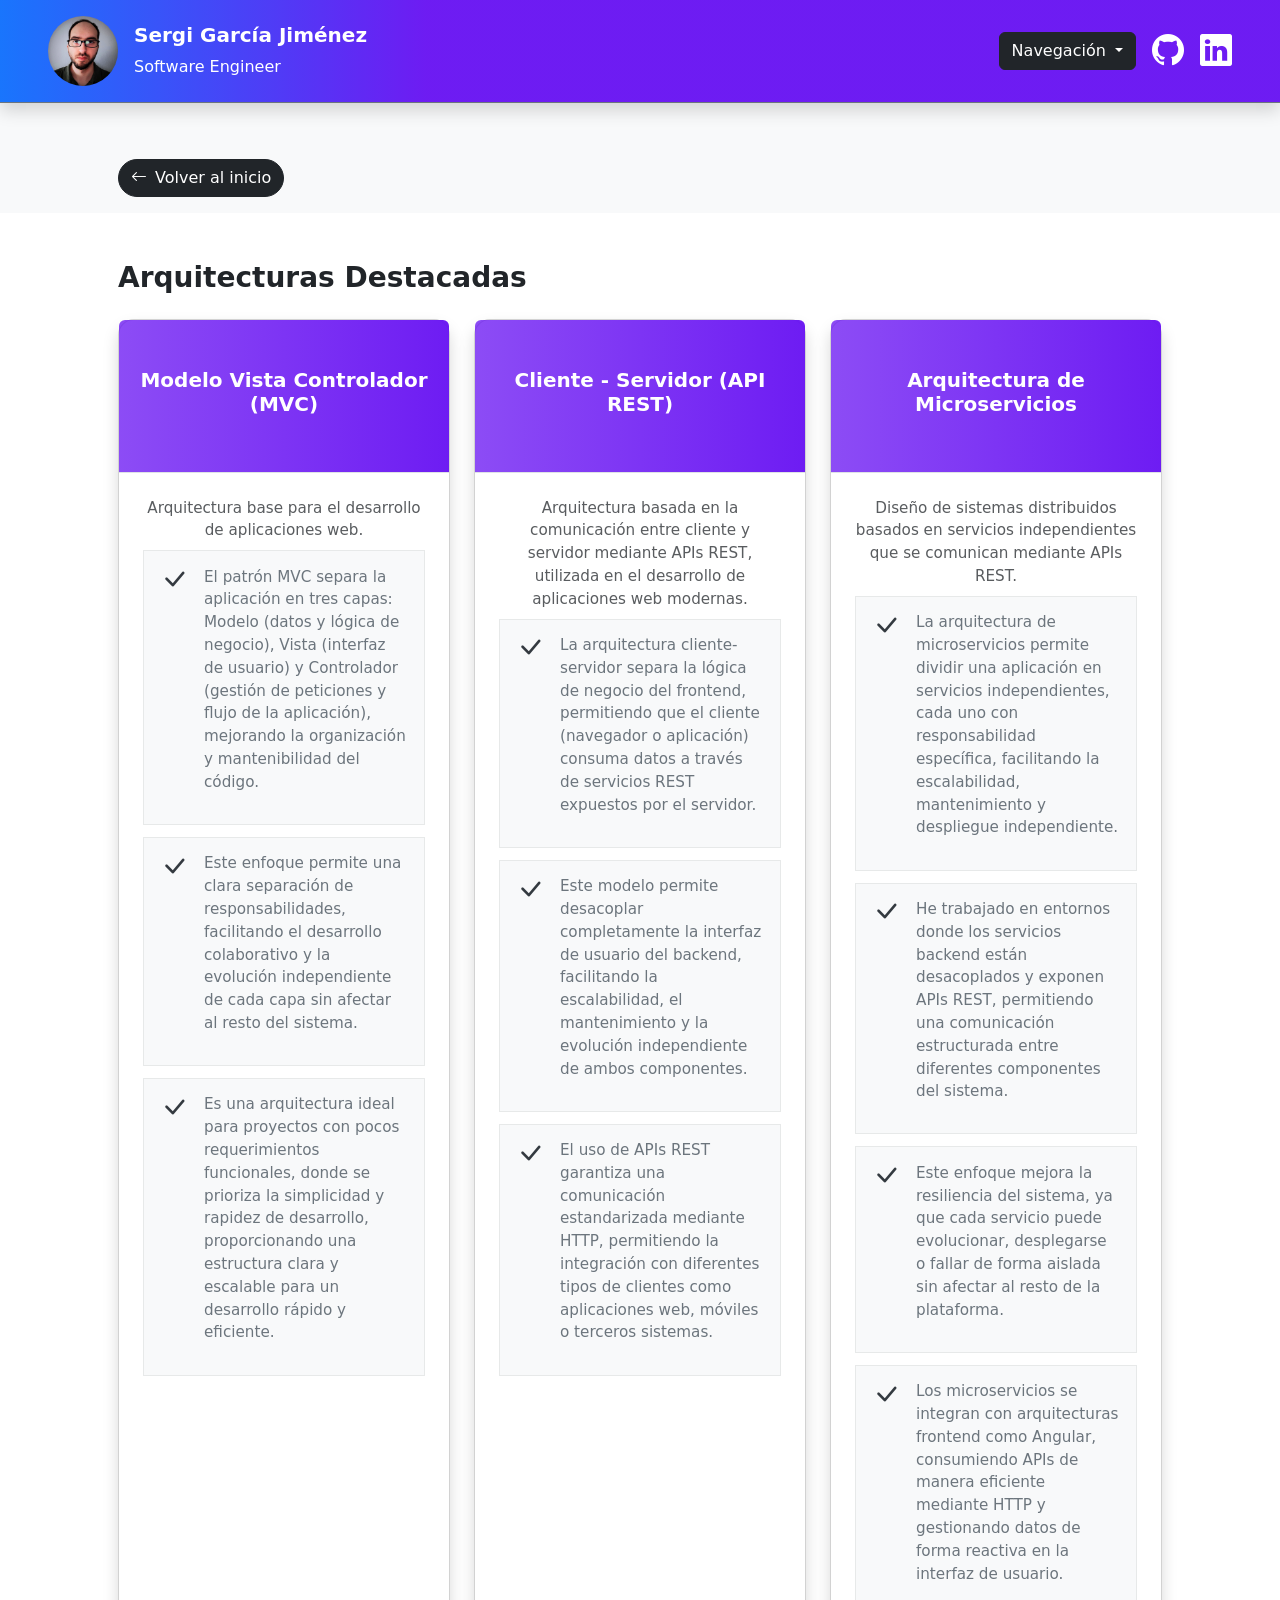
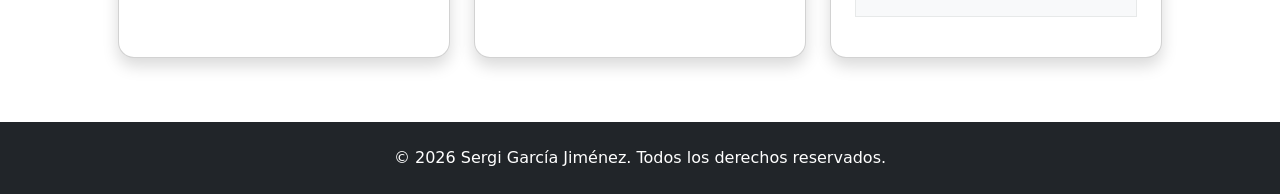
==== commit 0069ca16: "navegacion" ====
--- a/architecture.html
+++ b/architecture.html
@@ -52,6 +52,40 @@
           </div>
         </div>
         <div class="d-flex align-items-center gap-3">
+          <div class="dropdown">
+            <a
+              class="btn btn-dark dropdown-toggle"
+              href="#"
+              role="button"
+              data-bs-toggle="dropdown"
+              aria-expanded="false"
+            >
+              Navegación
+            </a>
+
+            <ul class="dropdown-menu">
+              <li><a class="dropdown-item" href="index.html">Inicio</a></li>
+              <li><a class="dropdown-item" href="profile.html">Perfil</a></li>
+              <li>
+                <a class="dropdown-item" href="experience.html">Experiencia</a>
+              </li>
+              <li>
+                <a class="dropdown-item" href="projects.html">Proyectos</a>
+              </li>
+              <li>
+                <a class="dropdown-item" href="stack.html">Stack tecnológico</a>
+              </li>
+              <li>
+                <a class="dropdown-item" href="architecture.html"
+                  >Arquitectura</a
+                >
+              </li>
+              <li>
+                <a class="dropdown-item" href="principles.html">Principios</a>
+              </li>
+              <li><a class="dropdown-item" href="solid.html">SOLID</a></li>
+            </ul>
+          </div>
           <a
             href="https://github.com"
             target="_blank"
@@ -62,7 +96,7 @@
             <i class="bi bi-github"></i>
           </a>
           <a
-           href="https://www.linkedin.com/in/sergi-garc%C3%ADa-jim%C3%A9nez/"
+            href="https://www.linkedin.com/in/sergi-garc%C3%ADa-jim%C3%A9nez/"
             target="_blank"
             rel="noopener noreferrer"
             class="text-white"
--- a/css/styles.css
+++ b/css/styles.css
@@ -42,13 +42,15 @@
     margin-top: 0.5rem;
   }
 }
-.card-feature {
+.card-feature,
+.card-project {
   cursor: pointer;
   transition:
     transform 0.25s ease,
     box-shadow 0.25s ease;
 }
-.card-feature:hover {
+.card-feature:hover,
+.card-project:hover {
   transform: translateY(-8px);
   box-shadow: 0 1.25rem 2rem rgba(0, 0, 0, 0.18);
 }
@@ -133,6 +135,22 @@
   box-shadow: 0 1.25rem 2rem rgba(0, 0, 0, 0.18);
 }
 
+.project-icon {
+  width: 3.6rem;
+  height: 3.6rem;
+  border-radius: 50%;
+  background: linear-gradient(135deg, #0d6efd, #6f42c1);
+  color: #fff;
+  display: grid;
+  place-items: center;
+  margin: 0 auto;
+  box-shadow: 0 0.45rem 0.9rem rgba(13, 110, 253, 0.22);
+}
+
+.project-icon i {
+  font-size: 1.4rem;
+}
+
 /* Horizontal experience cards styles */
 .horizontal-card {
   display: flex;
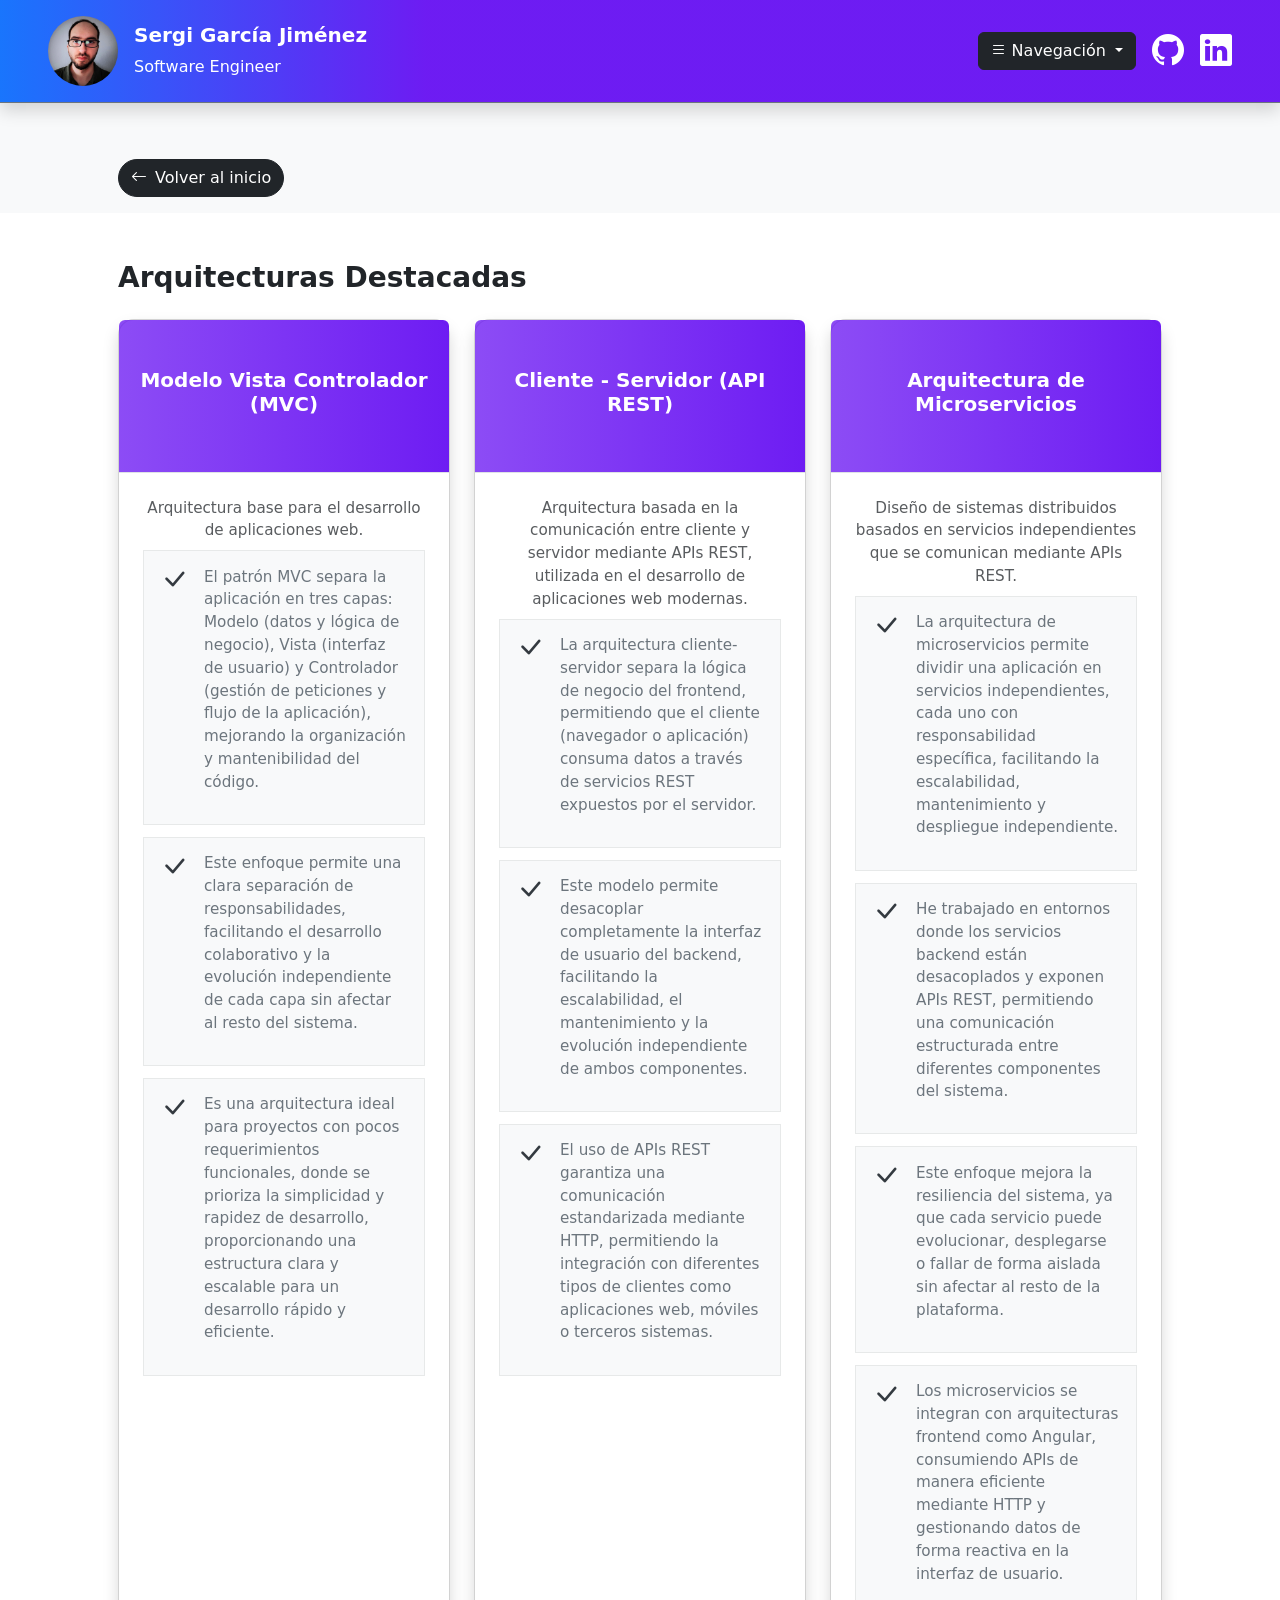
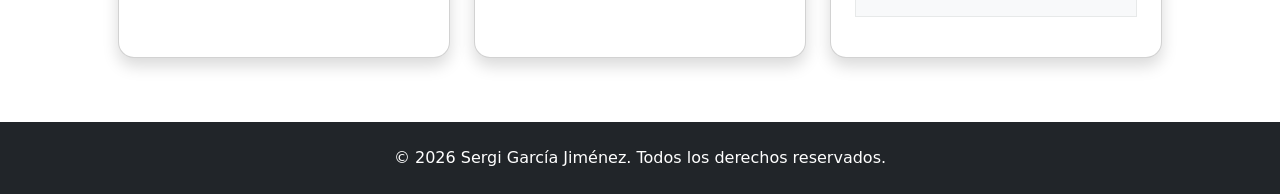
==== commit 2def1fa2: "boton navegacion mobile" ====
--- a/architecture.html
+++ b/architecture.html
@@ -60,6 +60,7 @@
               data-bs-toggle="dropdown"
               aria-expanded="false"
             >
+              <i class="bi bi-list" aria-hidden="true"></i>
               Navegación
             </a>
 
--- a/css/styles.css
+++ b/css/styles.css
@@ -1,4 +1,10 @@
 @media (max-width: 576px) {
+  nav.navbar .dropdown-toggle {
+    font-size: 0;
+  }
+  nav.navbar .dropdown-toggle .bi-list {
+    font-size: 1.5rem;
+  }
   nav.navbar .navbar-brand,
   nav.navbar h1,
   nav.navbar span {
@@ -42,7 +48,7 @@
     margin-top: 0.5rem;
   }
 }
-.card-feature,
+
 .card-project {
   cursor: pointer;
   transition:
@@ -101,7 +107,7 @@
 .tech-cards .tech-point {
   background: #f8f9fa;
   border: 1px solid rgba(33, 37, 41, 0.08);
-  border-radius: 0,1rem;
+  border-radius: 0, 1rem;
   padding: 0.9rem 1rem;
   font-size: 0.95rem;
   color: #343a40;
